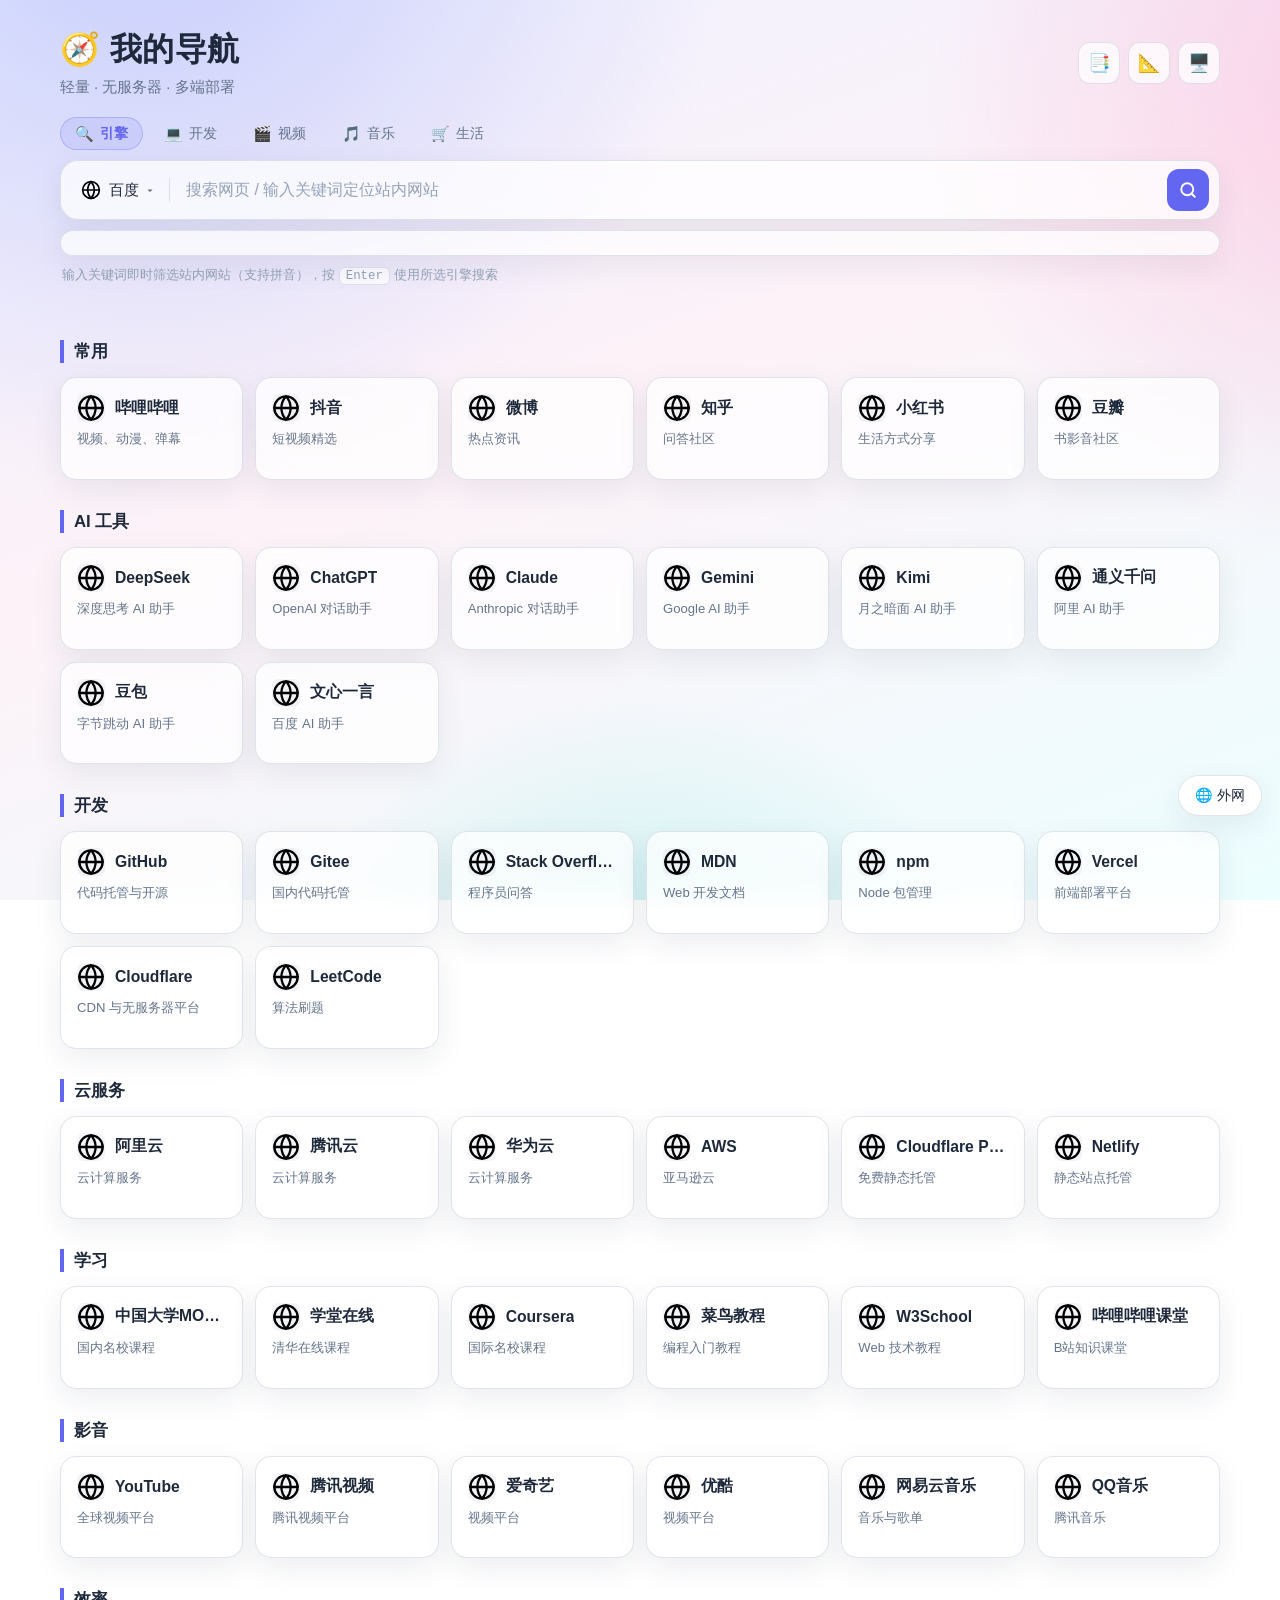
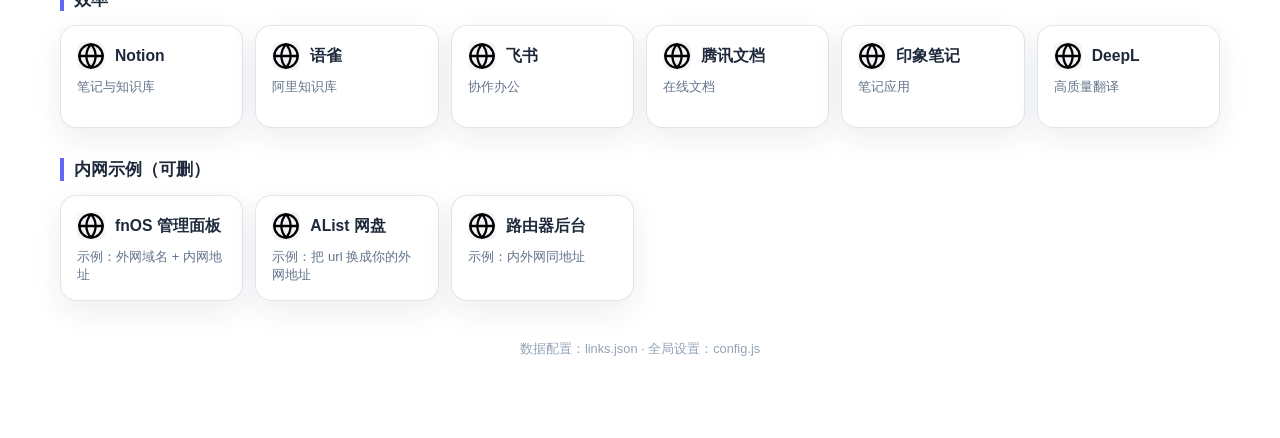
==== index.html @ 495dc472 "feat: 初始版本 - 无服务器个人导航页" ====
<!DOCTYPE html>
<html lang="zh-CN">
<head>
  <meta charset="UTF-8" />
  <meta name="viewport" content="width=device-width, initial-scale=1.0, viewport-fit=cover" />
  <meta name="description" content="轻量、无需服务器、支持多端部署的个人导航页" />
  <meta name="theme-color" content="#0f172a" />
  <title>我的导航</title>
  <link rel="manifest" href="manifest.webmanifest" />
  <link rel="icon" href="data:image/svg+xml,<svg xmlns=%22http://www.w3.org/2000/svg%22 viewBox=%220 0 100 100%22><text y=%22.9em%22 font-size=%2290%22>🧭</text></svg>" />
  <link rel="stylesheet" href="style.css" />
</head>
<body>
  <div id="bgLayer" aria-hidden="true"></div>

  <div class="container">
    <!-- 头部 -->
    <header class="header-area">
      <div class="header-text">
        <h1 id="pageTitle" title="我的导航">🧭 我的导航</h1>
        <p id="pageSubtitle">轻量 · 无服务器 · 多端部署</p>
      </div>
      <div class="header-actions">
        <button class="icon-btn" id="layoutToggleBtn" title="切换：分类瀑布流 / 单页标签" aria-label="切换布局">🗂️</button>
        <button class="icon-btn" id="densityToggleBtn" title="切换卡片密度" aria-label="切换卡片密度">📐</button>
        <button class="icon-btn" id="themeToggleBtn" title="切换主题" aria-label="切换主题">🌙</button>
      </div>
    </header>

    <!-- 搜索区域 -->
    <section class="search-wrapper">
      <div class="search-tabs" id="searchTabs" role="tablist" aria-label="搜索引擎分类"></div>
      <div class="search-box">
        <button class="engine-trigger" id="engineTrigger" aria-label="切换搜索引擎">
          <img id="searchEngineIcon" src="" alt="" />
          <span class="engine-name" id="engineName"></span>
          <span class="engine-arrow" id="engineArrow">▾</span>
        </button>
        <span class="search-divider"></span>
        <input
          type="text"
          id="searchInput"
          placeholder="搜索网页 / 输入关键词定位站内网站"
          autocomplete="off"
          autocapitalize="off"
          spellcheck="false"
        />
        <button class="clear-btn" id="clearBtn" aria-label="清空" hidden>✕</button>
        <button class="search-submit-btn" id="searchSubmitBtn" aria-label="搜索">
          <svg xmlns="http://www.w3.org/2000/svg" width="18" height="18" viewBox="0 0 24 24" fill="none" stroke="currentColor" stroke-width="2.5" stroke-linecap="round" stroke-linejoin="round">
            <circle cx="11" cy="11" r="8"></circle>
            <line x1="21" y1="21" x2="16.65" y2="16.65"></line>
          </svg>
        </button>
      </div>
      <div class="engine-list" id="enginePanel" hidden></div>
      <p class="search-hint" id="searchHint">输入关键词即时筛选站内网站（支持拼音），按 <kbd>Enter</kbd> 使用所选引擎搜索</p>
    </section>

    <!-- 分类标签（单页模式） -->
    <nav class="category-tabs-row" id="categoryTabsRow" hidden></nav>

    <!-- 站点内容 -->
    <main id="main-content"></main>

    <footer class="footer">
      <span id="footerText">数据配置：links.json · 全局设置：config.js</span>
    </footer>
  </div>

  <!-- 浮动按钮 -->
  <button class="float-btn net-toggle-btn" id="netToggleBtn" title="切换内外网" hidden>🌐 外网</button>
  <button class="float-btn back-top-btn" id="backTopBtn" title="回到顶部" hidden>↑</button>

  <script src="pinyin-pro.min.js"></script>
  <script src="config.js"></script>
  <script src="main.js"></script>
</body>
</html>
---- style.css ----
/* =========================================================
 *  导航页样式（纯 CSS，无框架）
 *  主题变量通过 html[data-theme] 切换
 * ========================================================= */

:root {
  --bg-0: #eef2ff;
  --bg-1: #fdf2f8;
  --bg-2: #ecfeff;
  --surface: rgba(255, 255, 255, 0.72);
  --surface-solid: #ffffff;
  --surface-hover: rgba(255, 255, 255, 0.92);
  --text: #1e293b;
  --text-secondary: #64748b;
  --text-faint: #94a3b8;
  --border: rgba(148, 163, 184, 0.28);
  --shadow: 0 10px 30px rgba(30, 41, 59, 0.08);
  --shadow-hover: 0 18px 40px rgba(30, 41, 59, 0.16);
  --accent: #6366f1;
  --accent-soft: rgba(99, 102, 241, 0.12);
  --danger: #ef4444;
  --radius: 16px;
  --radius-sm: 10px;
  --max-w: 1200px;
}

html[data-theme="dark"] {
  --bg-0: #0b1020;
  --bg-1: #131a30;
  --bg-2: #0a1a20;
  --surface: rgba(23, 30, 54, 0.66);
  --surface-solid: #161d33;
  --surface-hover: rgba(32, 41, 70, 0.9);
  --text: #e2e8f0;
  --text-secondary: #94a3b8;
  --text-faint: #64748b;
  --border: rgba(148, 163, 184, 0.18);
  --shadow: 0 10px 30px rgba(0, 0, 0, 0.35);
  --shadow-hover: 0 18px 40px rgba(0, 0, 0, 0.5);
  --accent: #818cf8;
  --accent-soft: rgba(129, 140, 248, 0.16);
}

* { box-sizing: border-box; }
html { -webkit-text-size-adjust: 100%; }
body {
  margin: 0;
  min-height: 100vh;
  font-family: -apple-system, BlinkMacSystemFont, "Segoe UI", "PingFang SC",
    "Hiragino Sans GB", "Microsoft YaHei", "Noto Sans CJK SC", sans-serif;
  color: var(--text);
  background: linear-gradient(160deg, var(--bg-0), var(--bg-1) 45%, var(--bg-2));
  background-attachment: fixed;
  transition: color 0.25s ease;
}

/* ---------- 背景层 ---------- */
#bgLayer {
  position: fixed;
  inset: 0;
  z-index: -1;
  background-size: cover;
  background-position: center;
  opacity: 0.35;
  transition: opacity 0.4s ease;
}
#bgLayer.gradient {
  background-image:
    radial-gradient(60rem 60rem at 12% -10%, rgba(129, 140, 248, 0.35), transparent 60%),
    radial-gradient(50rem 50rem at 110% 10%, rgba(244, 114, 182, 0.28), transparent 60%),
    radial-gradient(40rem 40rem at 50% 120%, rgba(45, 212, 191, 0.25), transparent 60%);
  opacity: 1;
}
html[data-theme="dark"] #bgLayer.gradient {
  background-image:
    radial-gradient(60rem 60rem at 12% -10%, rgba(99, 102, 241, 0.28), transparent 60%),
    radial-gradient(50rem 50rem at 110% 10%, rgba(190, 24, 93, 0.22), transparent 60%),
    radial-gradient(40rem 40rem at 50% 120%, rgba(13, 148, 136, 0.2), transparent 60%);
}

/* ---------- 布局容器 ---------- */
.container {
  max-width: var(--max-w);
  margin: 0 auto;
  padding: 28px 20px 80px;
}

/* ---------- 头部 ---------- */
.header-area {
  display: flex;
  align-items: center;
  justify-content: space-between;
  gap: 16px;
  flex-wrap: wrap;
  margin-bottom: 20px;
}
.header-text h1 {
  margin: 0;
  font-size: clamp(1.4rem, 4vw, 2rem);
  letter-spacing: 0.5px;
}
.header-text p {
  margin: 6px 0 0;
  color: var(--text-secondary);
  font-size: 0.92rem;
}
.header-actions {
  display: flex;
  gap: 8px;
}
.icon-btn {
  width: 42px;
  height: 42px;
  border: 1px solid var(--border);
  border-radius: 12px;
  background: var(--surface);
  color: var(--text);
  font-size: 18px;
  cursor: pointer;
  display: inline-flex;
  align-items: center;
  justify-content: center;
  backdrop-filter: blur(12px);
  -webkit-backdrop-filter: blur(12px);
  transition: transform 0.15s ease, background 0.2s ease, box-shadow 0.2s ease;
}
.icon-btn:hover {
  background: var(--surface-hover);
  transform: translateY(-2px);
  box-shadow: var(--shadow);
}

/* ---------- 搜索区域 ---------- */
.search-wrapper { position: relative; margin-bottom: 26px; }
.search-tabs {
  display: flex;
  gap: 6px;
  flex-wrap: wrap;
  margin-bottom: 10px;
}
.search-tab {
  border: 1px solid transparent;
  border-radius: 999px;
  padding: 6px 14px;
  font-size: 0.9rem;
  cursor: pointer;
  background: transparent;
  color: var(--text-secondary);
  display: inline-flex;
  align-items: center;
  gap: 6px;
  transition: all 0.18s ease;
}
.search-tab:hover { color: var(--text); background: var(--accent-soft); }
.search-tab.active {
  color: var(--accent);
  background: var(--accent-soft);
  border-color: rgba(99, 102, 241, 0.3);
  font-weight: 600;
}
.tab-icon { font-size: 15px; }

.search-box {
  display: flex;
  align-items: center;
  background: var(--surface);
  border: 1px solid var(--border);
  border-radius: 18px;
  padding: 8px 10px;
  box-shadow: var(--shadow);
  backdrop-filter: blur(16px);
  -webkit-backdrop-filter: blur(16px);
  transition: box-shadow 0.2s ease, border-color 0.2s ease;
}
.search-box:focus-within {
  border-color: var(--accent);
  box-shadow: 0 0 0 4px var(--accent-soft), var(--shadow);
}
.engine-trigger {
  display: inline-flex;
  align-items: center;
  gap: 8px;
  border: none;
  background: transparent;
  color: var(--text);
  cursor: pointer;
  padding: 6px 10px;
  border-radius: 12px;
  font-size: 0.95rem;
  flex-shrink: 0;
}
.engine-trigger:hover { background: var(--accent-soft); }
.engine-trigger img {
  width: 20px;
  height: 20px;
  border-radius: 4px;
}
.engine-arrow {
  font-size: 12px;
  color: var(--text-secondary);
  transition: transform 0.2s ease;
}
.search-divider {
  width: 1px;
  height: 24px;
  background: var(--border);
  margin: 0 6px;
  flex-shrink: 0;
}
#searchInput {
  flex: 1;
  min-width: 0;
  border: none;
  outline: none;
  background: transparent;
  color: var(--text);
  font-size: 1rem;
  padding: 8px 10px;
}
#searchInput::placeholder { color: var(--text-faint); }
.clear-btn {
  border: none;
  background: var(--accent-soft);
  color: var(--text-secondary);
  width: 30px;
  height: 30px;
  border-radius: 50%;
  cursor: pointer;
  flex-shrink: 0;
  font-size: 13px;
}
.clear-btn:hover { color: var(--text); background: var(--border); }
.search-submit-btn {
  border: none;
  background: var(--accent);
  color: #fff;
  width: 42px;
  height: 42px;
  border-radius: 12px;
  cursor: pointer;
  flex-shrink: 0;
  display: inline-flex;
  align-items: center;
  justify-content: center;
  margin-left: 6px;
  transition: filter 0.15s ease, transform 0.15s ease;
}
.search-submit-btn:hover { filter: brightness(1.08); transform: translateY(-1px); }

/* 内联引擎面板 */
.engine-list {
  display: flex;
  flex-wrap: wrap;
  gap: 8px;
  margin-top: 10px;
  padding: 12px;
  background: var(--surface);
  border: 1px solid var(--border);
  border-radius: 14px;
  box-shadow: var(--shadow);
  backdrop-filter: blur(16px);
  -webkit-backdrop-filter: blur(16px);
}
.engine-btn {
  display: inline-flex;
  align-items: center;
  gap: 8px;
  padding: 8px 14px;
  border-radius: 10px;
  border: 1px solid var(--border);
  background: var(--surface-solid);
  color: var(--text);
  cursor: pointer;
  font-size: 0.9rem;
  transition: all 0.15s ease;
}
.engine-btn:hover { border-color: var(--accent); background: var(--surface-hover); }
.engine-btn.active {
  border-color: var(--accent);
  background: var(--accent-soft);
  color: var(--accent);
  font-weight: 600;
}
.engine-btn img { width: 18px; height: 18px; border-radius: 4px; }

.search-hint {
  margin: 10px 2px 0;
  color: var(--text-faint);
  font-size: 0.82rem;
}
.search-hint kbd {
  padding: 1px 6px;
  border: 1px solid var(--border);
  border-radius: 6px;
  background: var(--surface);
  font-size: 0.78rem;
}

/* ---------- 分类标签行（单页模式） ---------- */
.category-tabs-row {
  display: flex;
  gap: 8px;
  overflow-x: auto;
  padding: 4px 2px 12px;
  margin-bottom: 14px;
  scrollbar-width: thin;
}
.category-tab-item {
  flex-shrink: 0;
  border: 1px solid var(--border);
  border-radius: 999px;
  padding: 8px 18px;
  background: var(--surface);
  color: var(--text-secondary);
  cursor: pointer;
  font-size: 0.9rem;
  transition: all 0.15s ease;
}
.category-tab-item:hover { color: var(--text); background: var(--surface-hover); }
.category-tab-item.active {
  background: var(--accent);
  border-color: var(--accent);
  color: #fff;
  font-weight: 600;
}

/* ---------- 站点分区 ---------- */
.section { margin-bottom: 30px; }
.section-title {
  margin: 0 0 14px;
  font-size: 1.05rem;
  font-weight: 700;
  color: var(--text);
  padding-left: 10px;
  border-left: 4px solid var(--accent);
  display: flex;
  align-items: center;
  gap: 8px;
}
.link-container {
  display: grid;
  grid-template-columns: repeat(auto-fill, minmax(170px, 1fr));
  gap: 12px;
}

.card {
  position: relative;
  display: flex;
  flex-direction: column;
  padding: 16px;
  border-radius: var(--radius);
  border: 1px solid var(--border);
  background: var(--surface);
  text-decoration: none;
  color: var(--text);
  backdrop-filter: blur(12px);
  -webkit-backdrop-filter: blur(12px);
  box-shadow: var(--shadow);
  transition: transform 0.18s ease, box-shadow 0.18s ease, border-color 0.18s ease;
  overflow: hidden;
}
.card:hover {
  transform: translateY(-4px);
  border-color: rgba(99, 102, 241, 0.45);
  background: var(--surface-hover);
  box-shadow: var(--shadow-hover);
}
.card-top {
  display: flex;
  align-items: center;
  gap: 10px;
  min-width: 0;
}
.favicon {
  width: 28px;
  height: 28px;
  border-radius: 7px;
  flex-shrink: 0;
  background: rgba(148, 163, 184, 0.12);
  object-fit: contain;
}
.card .title {
  font-size: 0.98rem;
  font-weight: 600;
  white-space: nowrap;
  overflow: hidden;
  text-overflow: ellipsis;
}
.card .desc {
  margin-top: 8px;
  font-size: 0.82rem;
  color: var(--text-secondary);
  display: -webkit-box;
  -webkit-line-clamp: 2;
  -webkit-box-orient: vertical;
  overflow: hidden;
  min-height: 2.5em;
}
.info-popup {
  position: absolute;
  left: 12px;
  bottom: 12px;
  max-width: calc(100% - 24px);
  padding: 4px 10px;
  border-radius: 8px;
  background: rgba(15, 23, 42, 0.82);
  color: #e2e8f0;
  font-size: 0.72rem;
  white-space: nowrap;
  overflow: hidden;
  text-overflow: ellipsis;
  opacity: 0;
  pointer-events: none;
  transform: translateY(4px);
  transition: opacity 0.18s ease, transform 0.18s ease;
}
.card:hover .info-popup { opacity: 1; transform: translateY(0); }

/* 紧凑密度 */
body.density-compact .link-container {
  grid-template-columns: repeat(auto-fill, minmax(140px, 1fr));
  gap: 8px;
}
body.density-compact .card { padding: 10px 12px; border-radius: 12px; }
body.density-compact .card .desc { display: none; }
body.density-compact .favicon { width: 22px; height: 22px; }
body.density-compact .card .title { font-size: 0.88rem; }

/* 隐藏状态 */
.card.hidden { display: none; }
.section-hidden { display: none; }
.cat-hidden { display: none; }

.no-result {
  text-align: center;
  padding: 48px 16px;
  color: var(--text-secondary);
  font-size: 0.95rem;
}

/* ---------- 页脚 ---------- */
.footer {
  margin-top: 40px;
  text-align: center;
  color: var(--text-faint);
  font-size: 0.8rem;
}

/* ---------- 浮动按钮 ---------- */
.float-btn {
  position: fixed;
  right: 18px;
  z-index: 50;
  border: 1px solid var(--border);
  border-radius: 999px;
  padding: 10px 16px;
  background: var(--surface-solid);
  color: var(--text);
  cursor: pointer;
  box-shadow: var(--shadow);
  backdrop-filter: blur(12px);
  -webkit-backdrop-filter: blur(12px);
  font-size: 0.88rem;
  transition: transform 0.15s ease, background 0.2s ease;
}
.float-btn:hover { transform: translateY(-2px); background: var(--surface-hover); }
.net-toggle-btn { bottom: 84px; }
.net-toggle-btn.active { color: var(--accent); border-color: var(--accent); }
.back-top-btn { bottom: 28px; width: 44px; padding: 10px 0; font-size: 16px; }

/* ---------- 响应式 ---------- */
@media (max-width: 640px) {
  .container { padding: 18px 12px 72px; }
  .header-actions { margin-left: auto; }
  .engine-trigger .engine-name { max-width: 72px; overflow: hidden; text-overflow: ellipsis; white-space: nowrap; }
  .search-box { border-radius: 14px; padding: 6px 8px; }
  .link-container { grid-template-columns: repeat(auto-fill, minmax(150px, 1fr)); gap: 10px; }
  .float-btn { right: 12px; }
}
@media (max-width: 380px) {
  .link-container { grid-template-columns: repeat(auto-fill, minmax(130px, 1fr)); }
}

/* 滚动条 */
::-webkit-scrollbar { width: 8px; height: 8px; }
::-webkit-scrollbar-thumb { background: var(--border); border-radius: 8px; }
::-webkit-scrollbar-track { background: transparent; }
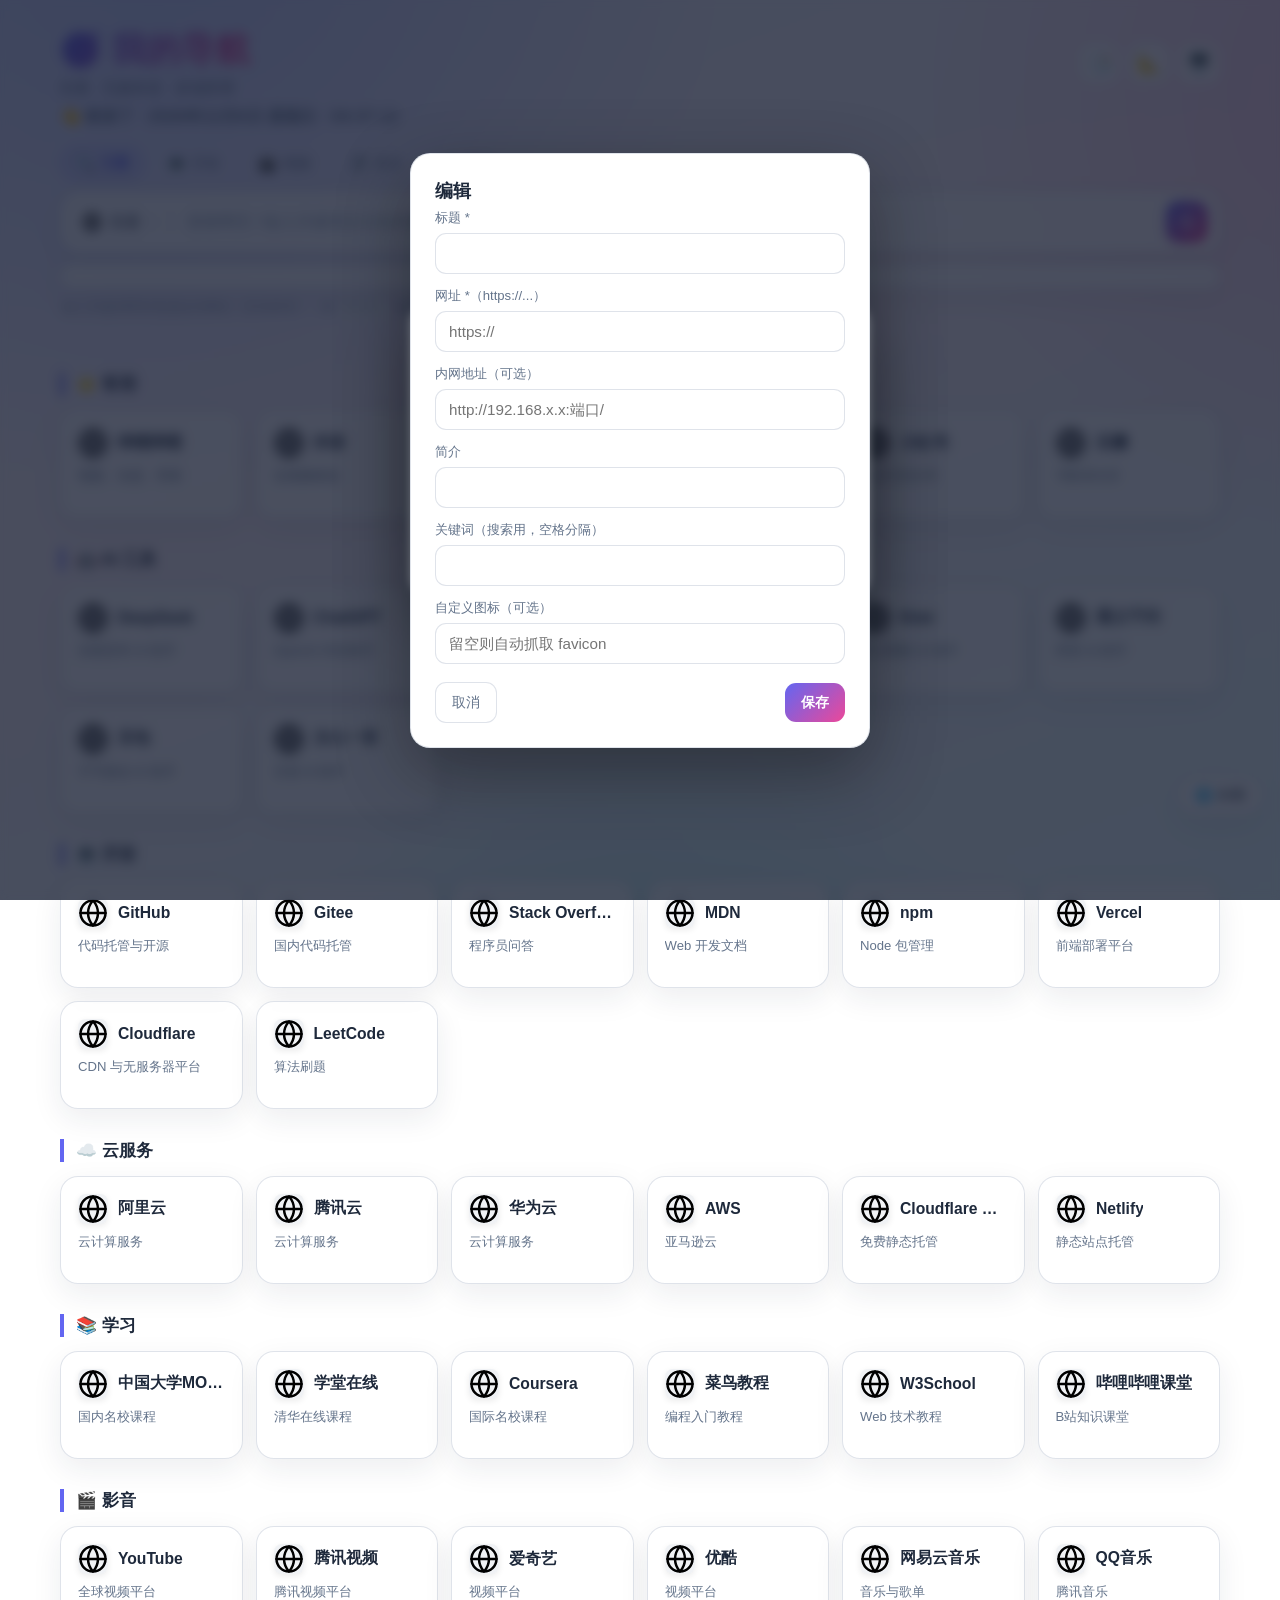
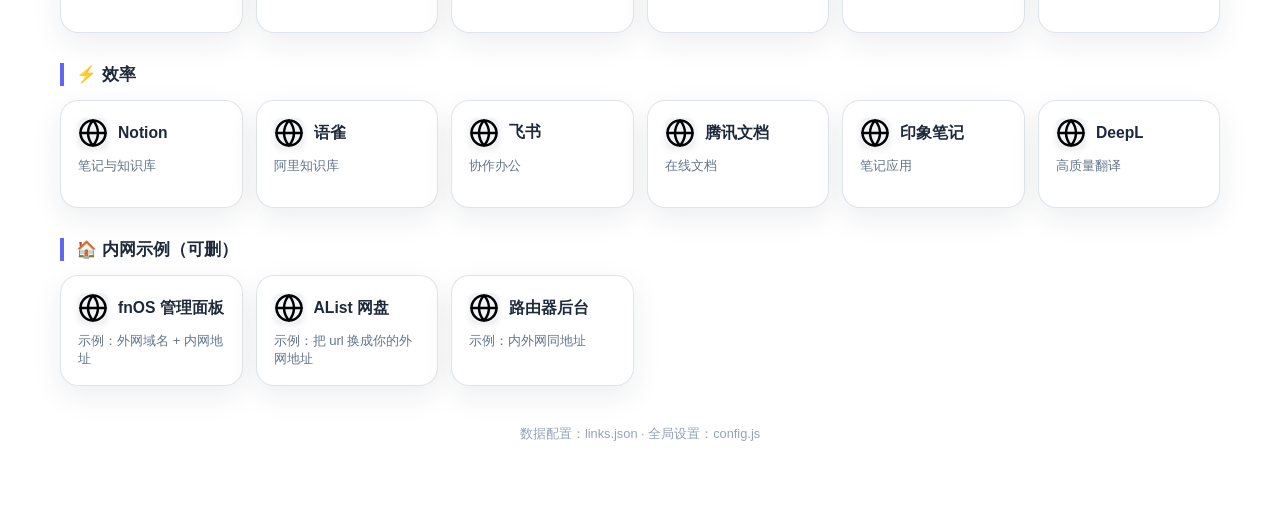
==== commit 467215a7: "feat: 美化 UI、新增账号体系与前台管理、可选 D1 后端" ====
--- a/index.html
+++ b/index.html
@@ -26,6 +26,9 @@
         <button class="icon-btn" id="themeToggleBtn" title="切换主题" aria-label="切换主题">🌙</button>
       </div>
     </header>
+
+    <!-- 问候语 / 时钟 -->
+    <div class="greeting" id="greeting"></div>
 
     <!-- 搜索区域 -->
     <section class="search-wrapper">
@@ -68,12 +71,75 @@
     </footer>
   </div>
 
+  <!-- 前台管理：登录/注册弹窗 -->
+  <div id="authMask" class="modal-mask" hidden>
+    <div class="modal">
+      <h3 id="authTitle">🔐 登录</h3>
+      <p class="modal-sub" id="authDesc"></p>
+      <div id="authAlert"></div>
+      <div class="field">
+        <label>用户名</label>
+        <input id="authUsername" autocomplete="username" />
+      </div>
+      <div class="field">
+        <label>密码（至少 6 位）</label>
+        <input id="authPassword" type="password" autocomplete="current-password" />
+      </div>
+      <div class="field" id="authConfirmField" hidden>
+        <label>确认密码</label>
+        <input id="authConfirm" type="password" autocomplete="new-password" />
+      </div>
+      <div class="modal-actions">
+        <button id="authSwitchBtn" type="button">没有账号？去注册</button>
+        <button class="primary-btn" id="authSubmitBtn" type="button">登录</button>
+      </div>
+    </div>
+  </div>
+
+  <!-- 前台管理：站点/分类编辑弹窗 -->
+  <div id="editMask" class="modal-mask" hidden>
+    <div class="modal">
+      <h3 id="editTitle">编辑</h3>
+      <div class="field">
+        <label>标题 *</label>
+        <input id="e_title" />
+      </div>
+      <div class="field">
+        <label>网址 *（https://...）</label>
+        <input id="e_url" placeholder="https://" />
+      </div>
+      <div class="field">
+        <label>内网地址（可选）</label>
+        <input id="e_intranet" placeholder="http://192.168.x.x:端口/" />
+      </div>
+      <div class="field">
+        <label>简介</label>
+        <input id="e_desc" />
+      </div>
+      <div class="field">
+        <label>关键词（搜索用，空格分隔）</label>
+        <input id="e_keywords" />
+      </div>
+      <div class="field">
+        <label>自定义图标（可选）</label>
+        <input id="e_icon" placeholder="留空则自动抓取 favicon" />
+      </div>
+      <div class="modal-actions">
+        <button id="editCancelBtn" type="button">取消</button>
+        <button class="primary-btn" id="editSaveBtn" type="button">保存</button>
+      </div>
+    </div>
+  </div>
+
   <!-- 浮动按钮 -->
+  <button class="float-btn login-btn" id="loginBtn" hidden>🔐 登录</button>
+  <button class="float-btn edit-btn" id="editBtn" hidden>✏️ 编辑</button>
   <button class="float-btn net-toggle-btn" id="netToggleBtn" title="切换内外网" hidden>🌐 外网</button>
   <button class="float-btn back-top-btn" id="backTopBtn" title="回到顶部" hidden>↑</button>
 
   <script src="pinyin-pro.min.js"></script>
   <script src="config.js"></script>
+  <script src="nav-admin.js"></script>
   <script src="main.js"></script>
 </body>
 </html>
--- a/style.css
+++ b/style.css
@@ -9,17 +9,18 @@
   --bg-2: #ecfeff;
   --surface: rgba(255, 255, 255, 0.72);
   --surface-solid: #ffffff;
-  --surface-hover: rgba(255, 255, 255, 0.92);
+  --surface-hover: rgba(255, 255, 255, 0.94);
   --text: #1e293b;
   --text-secondary: #64748b;
   --text-faint: #94a3b8;
-  --border: rgba(148, 163, 184, 0.28);
+  --border: rgba(148, 163, 184, 0.3);
   --shadow: 0 10px 30px rgba(30, 41, 59, 0.08);
-  --shadow-hover: 0 18px 40px rgba(30, 41, 59, 0.16);
+  --shadow-hover: 0 22px 44px rgba(79, 70, 229, 0.18);
   --accent: #6366f1;
+  --accent-2: #ec4899;
   --accent-soft: rgba(99, 102, 241, 0.12);
   --danger: #ef4444;
-  --radius: 16px;
+  --radius: 18px;
   --radius-sm: 10px;
   --max-w: 1200px;
 }
@@ -30,19 +31,20 @@
   --bg-2: #0a1a20;
   --surface: rgba(23, 30, 54, 0.66);
   --surface-solid: #161d33;
-  --surface-hover: rgba(32, 41, 70, 0.9);
+  --surface-hover: rgba(32, 41, 70, 0.92);
   --text: #e2e8f0;
   --text-secondary: #94a3b8;
   --text-faint: #64748b;
   --border: rgba(148, 163, 184, 0.18);
   --shadow: 0 10px 30px rgba(0, 0, 0, 0.35);
-  --shadow-hover: 0 18px 40px rgba(0, 0, 0, 0.5);
+  --shadow-hover: 0 22px 48px rgba(99, 102, 241, 0.25);
   --accent: #818cf8;
+  --accent-2: #f472b6;
   --accent-soft: rgba(129, 140, 248, 0.16);
 }
 
 * { box-sizing: border-box; }
-html { -webkit-text-size-adjust: 100%; }
+html { -webkit-text-size-adjust: 100%; scroll-behavior: smooth; }
 body {
   margin: 0;
   min-height: 100vh;
@@ -53,6 +55,7 @@
   background-attachment: fixed;
   transition: color 0.25s ease;
 }
+::selection { background: rgba(99, 102, 241, 0.25); }
 
 /* ---------- 背景层 ---------- */
 #bgLayer {
@@ -66,15 +69,15 @@
 }
 #bgLayer.gradient {
   background-image:
-    radial-gradient(60rem 60rem at 12% -10%, rgba(129, 140, 248, 0.35), transparent 60%),
-    radial-gradient(50rem 50rem at 110% 10%, rgba(244, 114, 182, 0.28), transparent 60%),
-    radial-gradient(40rem 40rem at 50% 120%, rgba(45, 212, 191, 0.25), transparent 60%);
+    radial-gradient(60rem 60rem at 12% -10%, rgba(129, 140, 248, 0.38), transparent 60%),
+    radial-gradient(50rem 50rem at 110% 10%, rgba(244, 114, 182, 0.3), transparent 60%),
+    radial-gradient(40rem 40rem at 50% 120%, rgba(45, 212, 191, 0.26), transparent 60%);
   opacity: 1;
 }
 html[data-theme="dark"] #bgLayer.gradient {
   background-image:
-    radial-gradient(60rem 60rem at 12% -10%, rgba(99, 102, 241, 0.28), transparent 60%),
-    radial-gradient(50rem 50rem at 110% 10%, rgba(190, 24, 93, 0.22), transparent 60%),
+    radial-gradient(60rem 60rem at 12% -10%, rgba(99, 102, 241, 0.3), transparent 60%),
+    radial-gradient(50rem 50rem at 110% 10%, rgba(190, 24, 93, 0.24), transparent 60%),
     radial-gradient(40rem 40rem at 50% 120%, rgba(13, 148, 136, 0.2), transparent 60%);
 }
 
@@ -92,27 +95,28 @@
   justify-content: space-between;
   gap: 16px;
   flex-wrap: wrap;
-  margin-bottom: 20px;
+  margin-bottom: 8px;
 }
 .header-text h1 {
   margin: 0;
-  font-size: clamp(1.4rem, 4vw, 2rem);
+  font-size: clamp(1.45rem, 4vw, 2.1rem);
   letter-spacing: 0.5px;
+  background: linear-gradient(120deg, var(--accent), var(--accent-2));
+  -webkit-background-clip: text;
+  background-clip: text;
+  color: transparent;
 }
 .header-text p {
   margin: 6px 0 0;
   color: var(--text-secondary);
   font-size: 0.92rem;
 }
-.header-actions {
-  display: flex;
-  gap: 8px;
-}
+.header-actions { display: flex; gap: 8px; }
 .icon-btn {
   width: 42px;
   height: 42px;
   border: 1px solid var(--border);
-  border-radius: 12px;
+  border-radius: 13px;
   background: var(--surface);
   color: var(--text);
   font-size: 18px;
@@ -120,8 +124,8 @@
   display: inline-flex;
   align-items: center;
   justify-content: center;
-  backdrop-filter: blur(12px);
-  -webkit-backdrop-filter: blur(12px);
+  backdrop-filter: blur(14px);
+  -webkit-backdrop-filter: blur(14px);
   transition: transform 0.15s ease, background 0.2s ease, box-shadow 0.2s ease;
 }
 .icon-btn:hover {
@@ -130,6 +134,16 @@
   box-shadow: var(--shadow);
 }
 
+/* ---------- 问候语 ---------- */
+.greeting {
+  margin: 4px 0 18px;
+  font-size: 1.02rem;
+  font-weight: 600;
+  color: var(--text-secondary);
+  letter-spacing: 0.3px;
+  animation: fadeUp 0.6s both;
+}
+
 /* ---------- 搜索区域 ---------- */
 .search-wrapper { position: relative; margin-bottom: 26px; }
 .search-tabs {
@@ -141,7 +155,7 @@
 .search-tab {
   border: 1px solid transparent;
   border-radius: 999px;
-  padding: 6px 14px;
+  padding: 7px 15px;
   font-size: 0.9rem;
   cursor: pointer;
   background: transparent;
@@ -155,7 +169,7 @@
 .search-tab.active {
   color: var(--accent);
   background: var(--accent-soft);
-  border-color: rgba(99, 102, 241, 0.3);
+  border-color: rgba(99, 102, 241, 0.32);
   font-weight: 600;
 }
 .tab-icon { font-size: 15px; }
@@ -165,16 +179,17 @@
   align-items: center;
   background: var(--surface);
   border: 1px solid var(--border);
-  border-radius: 18px;
-  padding: 8px 10px;
+  border-radius: 20px;
+  padding: 9px 11px;
   box-shadow: var(--shadow);
-  backdrop-filter: blur(16px);
-  -webkit-backdrop-filter: blur(16px);
-  transition: box-shadow 0.2s ease, border-color 0.2s ease;
+  backdrop-filter: blur(18px);
+  -webkit-backdrop-filter: blur(18px);
+  transition: box-shadow 0.2s ease, border-color 0.2s ease, transform 0.2s ease;
 }
 .search-box:focus-within {
   border-color: var(--accent);
-  box-shadow: 0 0 0 4px var(--accent-soft), var(--shadow);
+  box-shadow: 0 0 0 5px var(--accent-soft), var(--shadow);
+  transform: translateY(-1px);
 }
 .engine-trigger {
   display: inline-flex;
@@ -193,7 +208,7 @@
 .engine-trigger img {
   width: 20px;
   height: 20px;
-  border-radius: 4px;
+  border-radius: 5px;
 }
 .engine-arrow {
   font-size: 12px;
@@ -232,20 +247,24 @@
 .clear-btn:hover { color: var(--text); background: var(--border); }
 .search-submit-btn {
   border: none;
-  background: var(--accent);
+  background: linear-gradient(135deg, var(--accent), var(--accent-2));
   color: #fff;
   width: 42px;
   height: 42px;
-  border-radius: 12px;
+  border-radius: 13px;
   cursor: pointer;
   flex-shrink: 0;
   display: inline-flex;
   align-items: center;
   justify-content: center;
   margin-left: 6px;
-  transition: filter 0.15s ease, transform 0.15s ease;
-}
-.search-submit-btn:hover { filter: brightness(1.08); transform: translateY(-1px); }
+  transition: filter 0.15s ease, transform 0.15s ease, box-shadow 0.2s ease;
+}
+.search-submit-btn:hover {
+  filter: brightness(1.08);
+  transform: translateY(-1px);
+  box-shadow: 0 8px 18px rgba(99, 102, 241, 0.35);
+}
 
 /* 内联引擎面板 */
 .engine-list {
@@ -256,17 +275,18 @@
   padding: 12px;
   background: var(--surface);
   border: 1px solid var(--border);
-  border-radius: 14px;
+  border-radius: 16px;
   box-shadow: var(--shadow);
-  backdrop-filter: blur(16px);
-  -webkit-backdrop-filter: blur(16px);
+  backdrop-filter: blur(18px);
+  -webkit-backdrop-filter: blur(18px);
+  animation: fadeUp 0.25s both;
 }
 .engine-btn {
   display: inline-flex;
   align-items: center;
   gap: 8px;
   padding: 8px 14px;
-  border-radius: 10px;
+  border-radius: 11px;
   border: 1px solid var(--border);
   background: var(--surface-solid);
   color: var(--text);
@@ -274,7 +294,7 @@
   font-size: 0.9rem;
   transition: all 0.15s ease;
 }
-.engine-btn:hover { border-color: var(--accent); background: var(--surface-hover); }
+.engine-btn:hover { border-color: var(--accent); background: var(--surface-hover); transform: translateY(-1px); }
 .engine-btn.active {
   border-color: var(--accent);
   background: var(--accent-soft);
@@ -316,55 +336,90 @@
   font-size: 0.9rem;
   transition: all 0.15s ease;
 }
-.category-tab-item:hover { color: var(--text); background: var(--surface-hover); }
+.category-tab-item:hover { color: var(--text); background: var(--surface-hover); transform: translateY(-1px); }
 .category-tab-item.active {
-  background: var(--accent);
-  border-color: var(--accent);
+  background: linear-gradient(135deg, var(--accent), var(--accent-2));
+  border-color: transparent;
   color: #fff;
   font-weight: 600;
+  box-shadow: 0 8px 18px rgba(99, 102, 241, 0.3);
 }
 
 /* ---------- 站点分区 ---------- */
-.section { margin-bottom: 30px; }
+.section { margin-bottom: 30px; animation: fadeUp 0.5s both; }
 .section-title {
   margin: 0 0 14px;
   font-size: 1.05rem;
   font-weight: 700;
   color: var(--text);
-  padding-left: 10px;
+  padding-left: 12px;
   border-left: 4px solid var(--accent);
   display: flex;
   align-items: center;
-  gap: 8px;
-}
+  gap: 10px;
+}
+.section-ops {
+  margin-left: auto;
+  display: inline-flex;
+  gap: 6px;
+}
+.mini-btn {
+  border: 1px solid var(--border);
+  background: var(--surface);
+  color: var(--text-secondary);
+  border-radius: 8px;
+  padding: 4px 9px;
+  font-size: 0.75rem;
+  cursor: pointer;
+  transition: all 0.15s ease;
+}
+.mini-btn:hover { color: var(--accent); border-color: var(--accent); }
+.mini-btn.danger:hover { color: var(--danger); border-color: var(--danger); }
+
 .link-container {
   display: grid;
-  grid-template-columns: repeat(auto-fill, minmax(170px, 1fr));
-  gap: 12px;
+  grid-template-columns: repeat(auto-fill, minmax(175px, 1fr));
+  gap: 13px;
 }
 
 .card {
   position: relative;
   display: flex;
   flex-direction: column;
-  padding: 16px;
+  padding: 17px;
   border-radius: var(--radius);
   border: 1px solid var(--border);
   background: var(--surface);
   text-decoration: none;
   color: var(--text);
-  backdrop-filter: blur(12px);
-  -webkit-backdrop-filter: blur(12px);
+  backdrop-filter: blur(14px);
+  -webkit-backdrop-filter: blur(14px);
   box-shadow: var(--shadow);
   transition: transform 0.18s ease, box-shadow 0.18s ease, border-color 0.18s ease;
   overflow: hidden;
+  animation: fadeUp 0.5s both;
+}
+.card::before {
+  content: "";
+  position: absolute;
+  inset: 0;
+  border-radius: inherit;
+  padding: 1px;
+  background: linear-gradient(135deg, rgba(99, 102, 241, 0.5), rgba(236, 72, 153, 0.4));
+  -webkit-mask: linear-gradient(#fff 0 0) content-box, linear-gradient(#fff 0 0);
+  -webkit-mask-composite: xor;
+  mask-composite: exclude;
+  opacity: 0;
+  transition: opacity 0.2s ease;
+  pointer-events: none;
 }
 .card:hover {
-  transform: translateY(-4px);
-  border-color: rgba(99, 102, 241, 0.45);
+  transform: translateY(-5px);
+  border-color: transparent;
   background: var(--surface-hover);
   box-shadow: var(--shadow-hover);
 }
+.card:hover::before { opacity: 1; }
 .card-top {
   display: flex;
   align-items: center;
@@ -372,12 +427,13 @@
   min-width: 0;
 }
 .favicon {
-  width: 28px;
-  height: 28px;
-  border-radius: 7px;
+  width: 30px;
+  height: 30px;
+  border-radius: 8px;
   flex-shrink: 0;
-  background: rgba(148, 163, 184, 0.12);
+  background: rgba(148, 163, 184, 0.14);
   object-fit: contain;
+  box-shadow: 0 2px 6px rgba(0, 0, 0, 0.08);
 }
 .card .title {
   font-size: 0.98rem;
@@ -387,7 +443,7 @@
   text-overflow: ellipsis;
 }
 .card .desc {
-  margin-top: 8px;
+  margin-top: 9px;
   font-size: 0.82rem;
   color: var(--text-secondary);
   display: -webkit-box;
@@ -403,7 +459,7 @@
   max-width: calc(100% - 24px);
   padding: 4px 10px;
   border-radius: 8px;
-  background: rgba(15, 23, 42, 0.82);
+  background: rgba(15, 23, 42, 0.84);
   color: #e2e8f0;
   font-size: 0.72rem;
   white-space: nowrap;
@@ -416,12 +472,42 @@
 }
 .card:hover .info-popup { opacity: 1; transform: translateY(0); }
 
+/* 前台管理：卡片操作按钮 */
+.card-ops {
+  position: absolute;
+  top: 8px;
+  right: 8px;
+  display: flex;
+  gap: 5px;
+  opacity: 0;
+  transform: translateY(-3px);
+  transition: opacity 0.15s ease, transform 0.15s ease;
+  z-index: 3;
+}
+.card:hover .card-ops { opacity: 1; transform: translateY(0); }
+.card-op {
+  width: 26px;
+  height: 26px;
+  border: 1px solid var(--border);
+  border-radius: 8px;
+  background: var(--surface-solid);
+  color: var(--text-secondary);
+  cursor: pointer;
+  font-size: 12px;
+  display: inline-flex;
+  align-items: center;
+  justify-content: center;
+  transition: all 0.15s ease;
+}
+.card-op:hover { color: var(--accent); border-color: var(--accent); }
+.card-op.danger:hover { color: var(--danger); border-color: var(--danger); }
+
 /* 紧凑密度 */
 body.density-compact .link-container {
-  grid-template-columns: repeat(auto-fill, minmax(140px, 1fr));
-  gap: 8px;
-}
-body.density-compact .card { padding: 10px 12px; border-radius: 12px; }
+  grid-template-columns: repeat(auto-fill, minmax(145px, 1fr));
+  gap: 9px;
+}
+body.density-compact .card { padding: 11px 13px; border-radius: 13px; }
 body.density-compact .card .desc { display: none; }
 body.density-compact .favicon { width: 22px; height: 22px; }
 body.density-compact .card .title { font-size: 0.88rem; }
@@ -458,27 +544,146 @@
   color: var(--text);
   cursor: pointer;
   box-shadow: var(--shadow);
-  backdrop-filter: blur(12px);
-  -webkit-backdrop-filter: blur(12px);
+  backdrop-filter: blur(14px);
+  -webkit-backdrop-filter: blur(14px);
   font-size: 0.88rem;
-  transition: transform 0.15s ease, background 0.2s ease;
+  transition: transform 0.15s ease, background 0.2s ease, border-color 0.2s ease;
 }
 .float-btn:hover { transform: translateY(-2px); background: var(--surface-hover); }
+.login-btn { bottom: 140px; }
+.edit-btn { bottom: 196px; }
+.edit-btn.active { color: #fff; background: linear-gradient(135deg, var(--accent), var(--accent-2)); border-color: transparent; }
 .net-toggle-btn { bottom: 84px; }
 .net-toggle-btn.active { color: var(--accent); border-color: var(--accent); }
 .back-top-btn { bottom: 28px; width: 44px; padding: 10px 0; font-size: 16px; }
 
+/* ---------- 弹窗（登录/编辑） ---------- */
+.modal-mask {
+  position: fixed;
+  inset: 0;
+  background: rgba(15, 23, 42, 0.5);
+  backdrop-filter: blur(4px);
+  -webkit-backdrop-filter: blur(4px);
+  display: flex;
+  align-items: center;
+  justify-content: center;
+  z-index: 100;
+  padding: 16px;
+}
+.modal {
+  background: var(--surface-solid);
+  border: 1px solid var(--border);
+  border-radius: 20px;
+  padding: 24px;
+  width: 100%;
+  max-width: 460px;
+  max-height: 90vh;
+  overflow: auto;
+  box-shadow: 0 24px 70px rgba(0, 0, 0, 0.35);
+  animation: modalIn 0.22s ease both;
+}
+.modal h3 { margin: 0 0 6px; font-size: 1.15rem; }
+.modal-sub { margin: 0 0 16px; color: var(--text-secondary); font-size: 0.85rem; line-height: 1.5; }
+.field { margin-bottom: 13px; }
+.field label {
+  display: block;
+  font-size: 0.82rem;
+  margin-bottom: 6px;
+  color: var(--text-secondary);
+}
+.field input {
+  width: 100%;
+  padding: 11px 13px;
+  border: 1px solid var(--border);
+  border-radius: 11px;
+  font-size: 0.95rem;
+  font-family: inherit;
+  background: var(--surface);
+  color: var(--text);
+  transition: border-color 0.15s ease, box-shadow 0.15s ease;
+}
+.field input:focus {
+  outline: none;
+  border-color: var(--accent);
+  box-shadow: 0 0 0 4px var(--accent-soft);
+}
+.modal-actions {
+  display: flex;
+  gap: 10px;
+  justify-content: space-between;
+  align-items: center;
+  margin-top: 18px;
+}
+.modal-actions button {
+  border: 1px solid var(--border);
+  background: var(--surface);
+  color: var(--text-secondary);
+  border-radius: 11px;
+  padding: 10px 16px;
+  cursor: pointer;
+  font-size: 0.88rem;
+  transition: all 0.15s ease;
+}
+.modal-actions button:hover { color: var(--text); border-color: var(--accent); }
+.primary-btn {
+  border: none !important;
+  background: linear-gradient(135deg, var(--accent), var(--accent-2)) !important;
+  color: #fff !important;
+  font-weight: 600;
+}
+.primary-btn:hover { filter: brightness(1.07); color: #fff !important; }
+.alert {
+  padding: 10px 14px;
+  border-radius: 10px;
+  font-size: 0.85rem;
+  margin-bottom: 12px;
+}
+.alert.err { background: rgba(239, 68, 68, 0.12); color: #dc2626; }
+html[data-theme="dark"] .alert.err { color: #fca5a5; }
+
+/* ---------- Toast ---------- */
+.toast {
+  position: fixed;
+  left: 50%;
+  bottom: 34px;
+  transform: translateX(-50%) translateY(12px);
+  background: rgba(15, 23, 42, 0.9);
+  color: #f1f5f9;
+  padding: 11px 18px;
+  border-radius: 12px;
+  font-size: 0.88rem;
+  z-index: 200;
+  opacity: 0;
+  pointer-events: none;
+  transition: opacity 0.25s ease, transform 0.25s ease;
+  max-width: min(90vw, 420px);
+  text-align: center;
+}
+.toast.show { opacity: 1; transform: translateX(-50%) translateY(0); }
+
+/* ---------- 动画 ---------- */
+@keyframes fadeUp {
+  from { opacity: 0; transform: translateY(12px); }
+  to { opacity: 1; transform: translateY(0); }
+}
+@keyframes modalIn {
+  from { opacity: 0; transform: scale(0.96) translateY(8px); }
+  to { opacity: 1; transform: scale(1) translateY(0); }
+}
+
 /* ---------- 响应式 ---------- */
 @media (max-width: 640px) {
-  .container { padding: 18px 12px 72px; }
+  .container { padding: 18px 12px 76px; }
   .header-actions { margin-left: auto; }
   .engine-trigger .engine-name { max-width: 72px; overflow: hidden; text-overflow: ellipsis; white-space: nowrap; }
-  .search-box { border-radius: 14px; padding: 6px 8px; }
-  .link-container { grid-template-columns: repeat(auto-fill, minmax(150px, 1fr)); gap: 10px; }
+  .search-box { border-radius: 16px; padding: 7px 9px; }
+  .link-container { grid-template-columns: repeat(auto-fill, minmax(152px, 1fr)); gap: 10px; }
   .float-btn { right: 12px; }
+  .login-btn { bottom: 132px; }
+  .edit-btn { bottom: 186px; }
 }
 @media (max-width: 380px) {
-  .link-container { grid-template-columns: repeat(auto-fill, minmax(130px, 1fr)); }
+  .link-container { grid-template-columns: repeat(auto-fill, minmax(132px, 1fr)); }
 }
 
 /* 滚动条 */
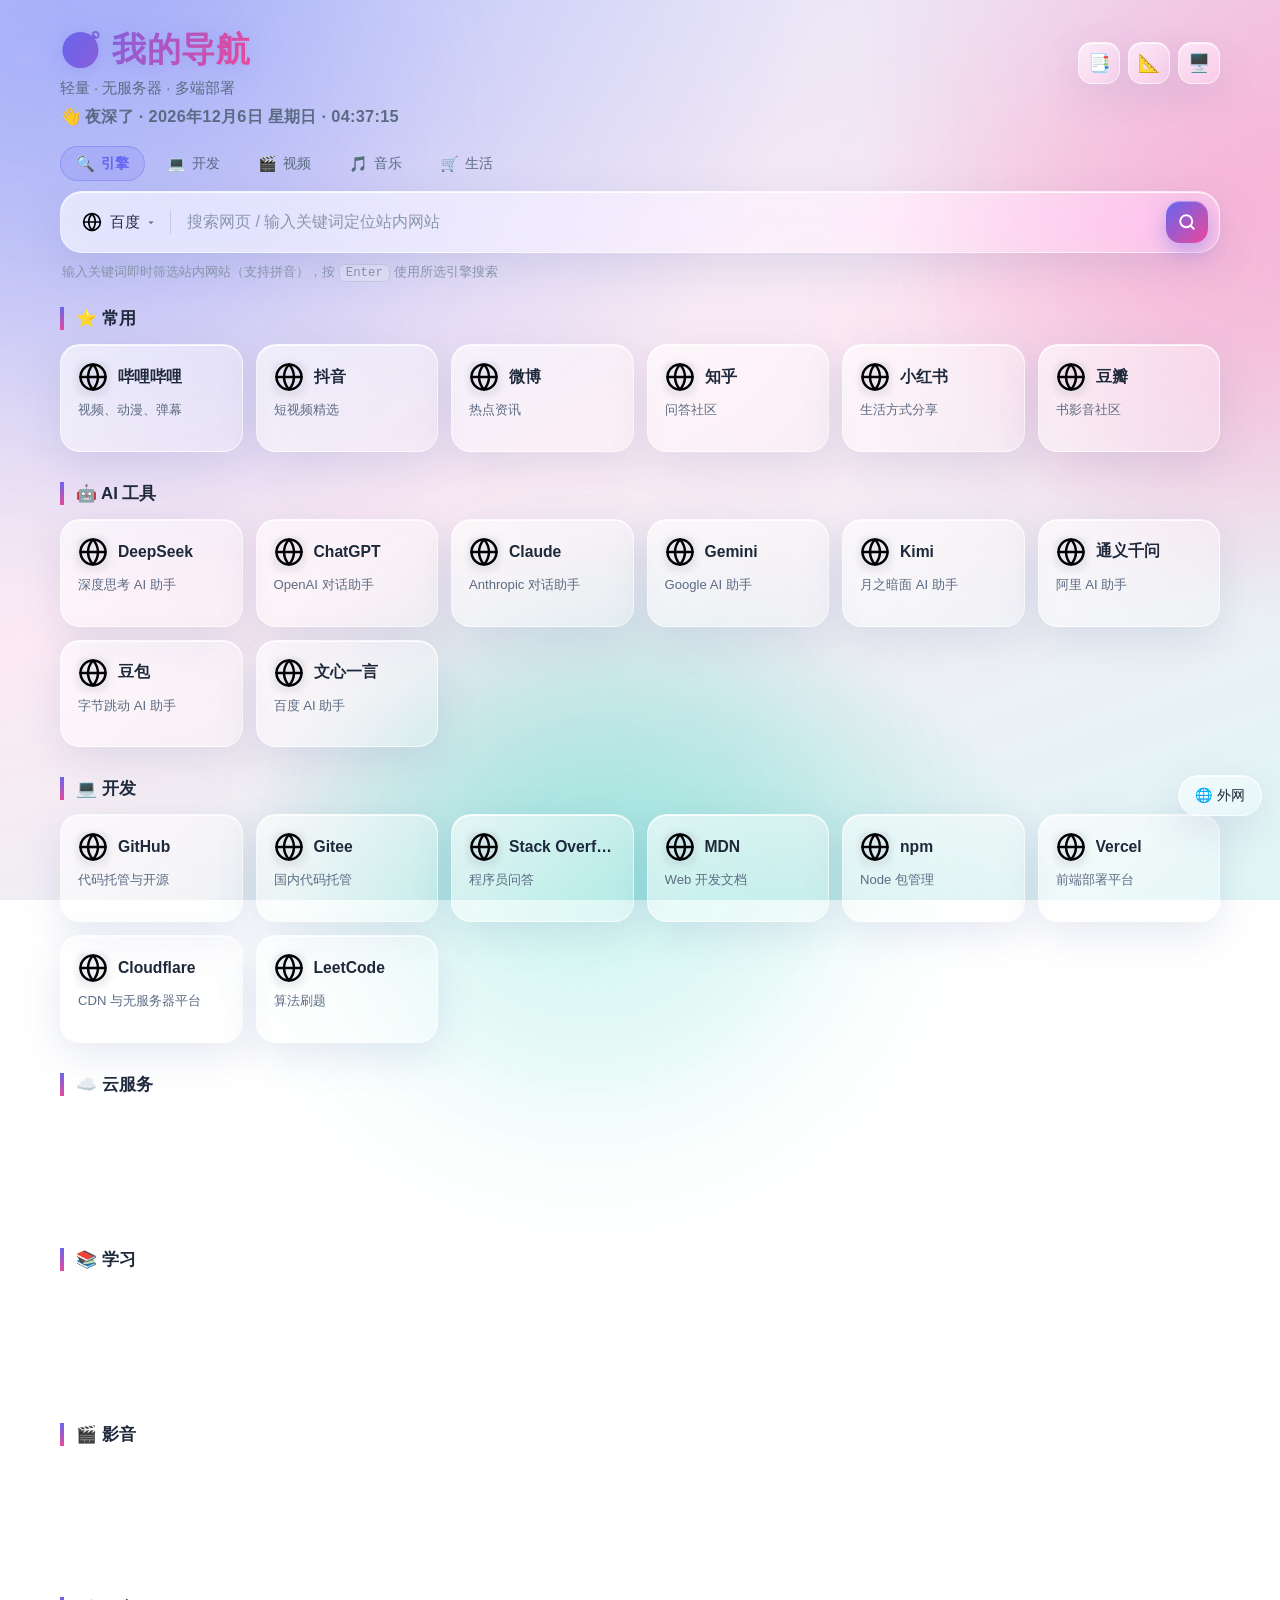
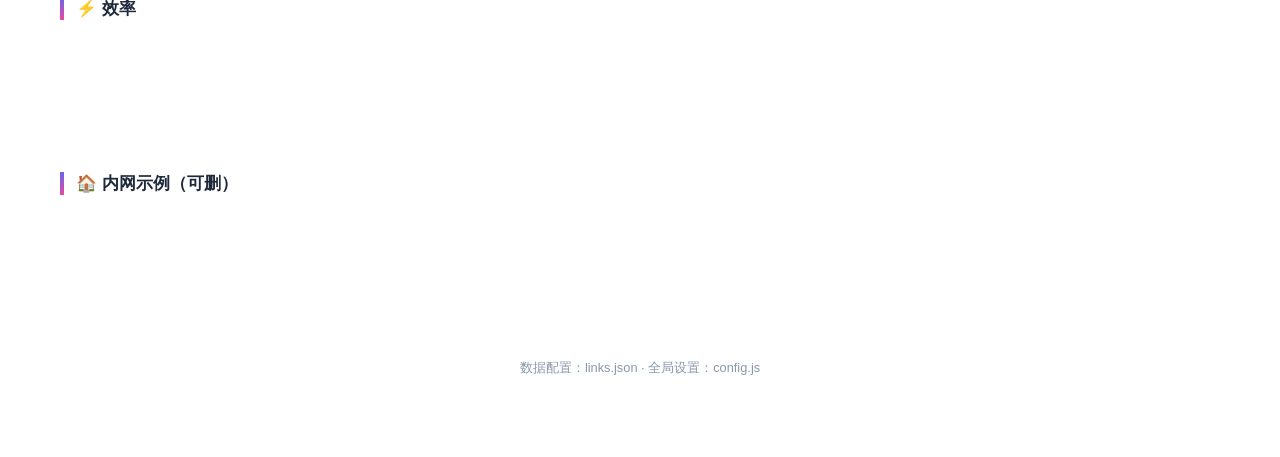
==== commit bf3d0674: "fix: 修复 hidden 弹窗误显示；UI 升级为液态玻璃效果" ====
--- a/index.html
+++ b/index.html
@@ -12,6 +12,9 @@
 </head>
 <body>
   <div id="bgLayer" aria-hidden="true"></div>
+  <div class="blob blob-a" aria-hidden="true"></div>
+  <div class="blob blob-b" aria-hidden="true"></div>
+  <div class="blob blob-c" aria-hidden="true"></div>
 
   <div class="container">
     <!-- 头部 -->
--- a/style.css
+++ b/style.css
@@ -1,49 +1,58 @@
 /* =========================================================
- *  导航页样式（纯 CSS，无框架）
- *  主题变量通过 html[data-theme] 切换
+ *  导航页样式 —— 液态玻璃（Liquid Glass）主题
+ *  纯 CSS，无框架；主题变量通过 html[data-theme] 切换
  * ========================================================= */
 
 :root {
-  --bg-0: #eef2ff;
-  --bg-1: #fdf2f8;
-  --bg-2: #ecfeff;
-  --surface: rgba(255, 255, 255, 0.72);
-  --surface-solid: #ffffff;
-  --surface-hover: rgba(255, 255, 255, 0.94);
+  --bg-0: #dfe6fb;
+  --bg-1: #fbe9f3;
+  --bg-2: #dff6f5;
+  --glass-hi: rgba(255, 255, 255, 0.62);
+  --glass-lo: rgba(255, 255, 255, 0.22);
+  --glass-border: rgba(255, 255, 255, 0.6);
+  --glass-inner-hi: rgba(255, 255, 255, 0.85);
+  --surface: rgba(255, 255, 255, 0.5);
+  --surface-solid: rgba(255, 255, 255, 0.82);
+  --surface-hover: rgba(255, 255, 255, 0.68);
   --text: #1e293b;
-  --text-secondary: #64748b;
-  --text-faint: #94a3b8;
-  --border: rgba(148, 163, 184, 0.3);
-  --shadow: 0 10px 30px rgba(30, 41, 59, 0.08);
-  --shadow-hover: 0 22px 44px rgba(79, 70, 229, 0.18);
+  --text-secondary: #5b6b83;
+  --text-faint: #8a97ab;
+  --border: rgba(148, 163, 184, 0.35);
+  --shadow: 0 12px 40px rgba(80, 96, 160, 0.14);
+  --shadow-hover: 0 24px 56px rgba(80, 96, 160, 0.24);
   --accent: #6366f1;
   --accent-2: #ec4899;
-  --accent-soft: rgba(99, 102, 241, 0.12);
+  --accent-soft: rgba(99, 102, 241, 0.14);
   --danger: #ef4444;
-  --radius: 18px;
-  --radius-sm: 10px;
+  --radius: 20px;
+  --radius-sm: 12px;
   --max-w: 1200px;
 }
 
 html[data-theme="dark"] {
-  --bg-0: #0b1020;
-  --bg-1: #131a30;
-  --bg-2: #0a1a20;
-  --surface: rgba(23, 30, 54, 0.66);
-  --surface-solid: #161d33;
-  --surface-hover: rgba(32, 41, 70, 0.92);
-  --text: #e2e8f0;
-  --text-secondary: #94a3b8;
+  --bg-0: #0a0f24;
+  --bg-1: #161b38;
+  --bg-2: #0b2030;
+  --glass-hi: rgba(45, 56, 105, 0.55);
+  --glass-lo: rgba(19, 25, 50, 0.32);
+  --glass-border: rgba(148, 163, 184, 0.22);
+  --glass-inner-hi: rgba(255, 255, 255, 0.12);
+  --surface: rgba(26, 33, 64, 0.5);
+  --surface-solid: rgba(22, 29, 56, 0.82);
+  --surface-hover: rgba(38, 47, 88, 0.68);
+  --text: #e5eaf5;
+  --text-secondary: #9aa8c4;
   --text-faint: #64748b;
-  --border: rgba(148, 163, 184, 0.18);
-  --shadow: 0 10px 30px rgba(0, 0, 0, 0.35);
-  --shadow-hover: 0 22px 48px rgba(99, 102, 241, 0.25);
+  --border: rgba(148, 163, 184, 0.2);
+  --shadow: 0 12px 40px rgba(0, 0, 0, 0.38);
+  --shadow-hover: 0 24px 58px rgba(0, 0, 0, 0.55);
   --accent: #818cf8;
   --accent-2: #f472b6;
-  --accent-soft: rgba(129, 140, 248, 0.16);
+  --accent-soft: rgba(129, 140, 248, 0.18);
 }
 
 * { box-sizing: border-box; }
+[hidden] { display: none !important; }
 html { -webkit-text-size-adjust: 100%; scroll-behavior: smooth; }
 body {
   margin: 0;
@@ -51,34 +60,75 @@
   font-family: -apple-system, BlinkMacSystemFont, "Segoe UI", "PingFang SC",
     "Hiragino Sans GB", "Microsoft YaHei", "Noto Sans CJK SC", sans-serif;
   color: var(--text);
-  background: linear-gradient(160deg, var(--bg-0), var(--bg-1) 45%, var(--bg-2));
+  background: linear-gradient(160deg, var(--bg-0), var(--bg-1) 48%, var(--bg-2));
   background-attachment: fixed;
+  overflow-x: hidden;
   transition: color 0.25s ease;
 }
-::selection { background: rgba(99, 102, 241, 0.25); }
-
-/* ---------- 背景层 ---------- */
+::selection { background: rgba(99, 102, 241, 0.28); }
+
+/* ---------- 背景层与液态光斑 ---------- */
 #bgLayer {
   position: fixed;
   inset: 0;
-  z-index: -1;
+  z-index: -3;
   background-size: cover;
   background-position: center;
-  opacity: 0.35;
+  opacity: 0.3;
   transition: opacity 0.4s ease;
 }
 #bgLayer.gradient {
   background-image:
-    radial-gradient(60rem 60rem at 12% -10%, rgba(129, 140, 248, 0.38), transparent 60%),
-    radial-gradient(50rem 50rem at 110% 10%, rgba(244, 114, 182, 0.3), transparent 60%),
-    radial-gradient(40rem 40rem at 50% 120%, rgba(45, 212, 191, 0.26), transparent 60%);
+    radial-gradient(70rem 70rem at 10% -10%, rgba(129, 140, 248, 0.5), transparent 62%),
+    radial-gradient(60rem 60rem at 112% 8%, rgba(244, 114, 182, 0.42), transparent 60%),
+    radial-gradient(50rem 50rem at 50% 120%, rgba(45, 212, 191, 0.38), transparent 60%);
   opacity: 1;
 }
 html[data-theme="dark"] #bgLayer.gradient {
   background-image:
-    radial-gradient(60rem 60rem at 12% -10%, rgba(99, 102, 241, 0.3), transparent 60%),
-    radial-gradient(50rem 50rem at 110% 10%, rgba(190, 24, 93, 0.24), transparent 60%),
-    radial-gradient(40rem 40rem at 50% 120%, rgba(13, 148, 136, 0.2), transparent 60%);
+    radial-gradient(70rem 70rem at 10% -10%, rgba(99, 102, 241, 0.4), transparent 62%),
+    radial-gradient(60rem 60rem at 112% 8%, rgba(190, 24, 93, 0.34), transparent 60%),
+    radial-gradient(50rem 50rem at 50% 120%, rgba(13, 148, 136, 0.3), transparent 60%);
+}
+
+.blob {
+  position: fixed;
+  z-index: -2;
+  border-radius: 50%;
+  filter: blur(70px);
+  opacity: 0.55;
+  pointer-events: none;
+  will-change: transform;
+}
+.blob-a {
+  width: 42vw;
+  height: 42vw;
+  left: -12vw;
+  top: -10vw;
+  background: radial-gradient(circle at 30% 30%, rgba(129, 140, 248, 0.65), rgba(129, 140, 248, 0));
+  animation: blobFloat 26s ease-in-out infinite alternate;
+}
+.blob-b {
+  width: 38vw;
+  height: 38vw;
+  right: -10vw;
+  top: 6vh;
+  background: radial-gradient(circle at 60% 40%, rgba(244, 114, 182, 0.55), rgba(244, 114, 182, 0));
+  animation: blobFloat 32s ease-in-out infinite alternate-reverse;
+}
+.blob-c {
+  width: 44vw;
+  height: 44vw;
+  left: 24vw;
+  bottom: -18vw;
+  background: radial-gradient(circle at 50% 50%, rgba(45, 212, 191, 0.5), rgba(45, 212, 191, 0));
+  animation: blobFloat 38s ease-in-out infinite alternate;
+}
+html[data-theme="dark"] .blob { opacity: 0.35; }
+@keyframes blobFloat {
+  0% { transform: translate(0, 0) scale(1); }
+  50% { transform: translate(6vw, 4vh) scale(1.12); }
+  100% { transform: translate(-4vw, 8vh) scale(0.95); }
 }
 
 /* ---------- 布局容器 ---------- */
@@ -86,6 +136,13 @@
   max-width: var(--max-w);
   margin: 0 auto;
   padding: 28px 20px 80px;
+}
+
+/* ---------- 液态玻璃通用面板 ---------- */
+.liquid, .header-actions .icon-btn, .search-box, .engine-list, .card,
+.category-tab-item, .float-btn, .modal {
+  backdrop-filter: blur(22px) saturate(175%);
+  -webkit-backdrop-filter: blur(22px) saturate(175%);
 }
 
 /* ---------- 头部 ---------- */
@@ -105,6 +162,7 @@
   -webkit-background-clip: text;
   background-clip: text;
   color: transparent;
+  filter: drop-shadow(0 2px 10px rgba(99, 102, 241, 0.25));
 }
 .header-text p {
   margin: 6px 0 0;
@@ -115,23 +173,21 @@
 .icon-btn {
   width: 42px;
   height: 42px;
-  border: 1px solid var(--border);
-  border-radius: 13px;
-  background: var(--surface);
+  border: 1px solid var(--glass-border);
+  border-radius: 14px;
+  background: linear-gradient(135deg, var(--glass-hi), var(--glass-lo));
   color: var(--text);
   font-size: 18px;
   cursor: pointer;
   display: inline-flex;
   align-items: center;
   justify-content: center;
-  backdrop-filter: blur(14px);
-  -webkit-backdrop-filter: blur(14px);
-  transition: transform 0.15s ease, background 0.2s ease, box-shadow 0.2s ease;
+  box-shadow: var(--shadow), inset 0 1px 0 var(--glass-inner-hi);
+  transition: transform 0.18s ease, box-shadow 0.2s ease;
 }
 .icon-btn:hover {
-  background: var(--surface-hover);
   transform: translateY(-2px);
-  box-shadow: var(--shadow);
+  box-shadow: var(--shadow-hover), inset 0 1px 0 var(--glass-inner-hi);
 }
 
 /* ---------- 问候语 ---------- */
@@ -169,7 +225,7 @@
 .search-tab.active {
   color: var(--accent);
   background: var(--accent-soft);
-  border-color: rgba(99, 102, 241, 0.32);
+  border-color: rgba(99, 102, 241, 0.35);
   font-weight: 600;
 }
 .tab-icon { font-size: 15px; }
@@ -177,18 +233,16 @@
 .search-box {
   display: flex;
   align-items: center;
-  background: var(--surface);
-  border: 1px solid var(--border);
-  border-radius: 20px;
+  background: linear-gradient(135deg, var(--glass-hi), var(--glass-lo));
+  border: 1px solid var(--glass-border);
+  border-radius: 22px;
   padding: 9px 11px;
-  box-shadow: var(--shadow);
-  backdrop-filter: blur(18px);
-  -webkit-backdrop-filter: blur(18px);
+  box-shadow: var(--shadow), inset 0 1px 0 var(--glass-inner-hi);
   transition: box-shadow 0.2s ease, border-color 0.2s ease, transform 0.2s ease;
 }
 .search-box:focus-within {
-  border-color: var(--accent);
-  box-shadow: 0 0 0 5px var(--accent-soft), var(--shadow);
+  border-color: rgba(99, 102, 241, 0.55);
+  box-shadow: 0 0 0 5px var(--accent-soft), var(--shadow), inset 0 1px 0 var(--glass-inner-hi);
   transform: translateY(-1px);
 }
 .engine-trigger {
@@ -205,11 +259,7 @@
   flex-shrink: 0;
 }
 .engine-trigger:hover { background: var(--accent-soft); }
-.engine-trigger img {
-  width: 20px;
-  height: 20px;
-  border-radius: 5px;
-}
+.engine-trigger img { width: 20px; height: 20px; border-radius: 5px; }
 .engine-arrow {
   font-size: 12px;
   color: var(--text-secondary);
@@ -251,19 +301,20 @@
   color: #fff;
   width: 42px;
   height: 42px;
-  border-radius: 13px;
+  border-radius: 14px;
   cursor: pointer;
   flex-shrink: 0;
   display: inline-flex;
   align-items: center;
   justify-content: center;
   margin-left: 6px;
+  box-shadow: 0 8px 20px rgba(99, 102, 241, 0.4), inset 0 1px 0 rgba(255, 255, 255, 0.35);
   transition: filter 0.15s ease, transform 0.15s ease, box-shadow 0.2s ease;
 }
 .search-submit-btn:hover {
   filter: brightness(1.08);
   transform: translateY(-1px);
-  box-shadow: 0 8px 18px rgba(99, 102, 241, 0.35);
+  box-shadow: 0 12px 26px rgba(99, 102, 241, 0.5), inset 0 1px 0 rgba(255, 255, 255, 0.35);
 }
 
 /* 内联引擎面板 */
@@ -273,12 +324,10 @@
   gap: 8px;
   margin-top: 10px;
   padding: 12px;
-  background: var(--surface);
-  border: 1px solid var(--border);
-  border-radius: 16px;
-  box-shadow: var(--shadow);
-  backdrop-filter: blur(18px);
-  -webkit-backdrop-filter: blur(18px);
+  background: linear-gradient(135deg, var(--glass-hi), var(--glass-lo));
+  border: 1px solid var(--glass-border);
+  border-radius: 18px;
+  box-shadow: var(--shadow), inset 0 1px 0 var(--glass-inner-hi);
   animation: fadeUp 0.25s both;
 }
 .engine-btn {
@@ -288,12 +337,13 @@
   padding: 8px 14px;
   border-radius: 11px;
   border: 1px solid var(--border);
-  background: var(--surface-solid);
+  background: rgba(255, 255, 255, 0.28);
   color: var(--text);
   cursor: pointer;
   font-size: 0.9rem;
   transition: all 0.15s ease;
 }
+html[data-theme="dark"] .engine-btn { background: rgba(255, 255, 255, 0.05); }
 .engine-btn:hover { border-color: var(--accent); background: var(--surface-hover); transform: translateY(-1px); }
 .engine-btn.active {
   border-color: var(--accent);
@@ -312,7 +362,7 @@
   padding: 1px 6px;
   border: 1px solid var(--border);
   border-radius: 6px;
-  background: var(--surface);
+  background: rgba(255, 255, 255, 0.25);
   font-size: 0.78rem;
 }
 
@@ -327,22 +377,23 @@
 }
 .category-tab-item {
   flex-shrink: 0;
-  border: 1px solid var(--border);
+  border: 1px solid var(--glass-border);
   border-radius: 999px;
   padding: 8px 18px;
-  background: var(--surface);
+  background: linear-gradient(135deg, var(--glass-hi), var(--glass-lo));
   color: var(--text-secondary);
   cursor: pointer;
   font-size: 0.9rem;
+  box-shadow: var(--shadow), inset 0 1px 0 var(--glass-inner-hi);
   transition: all 0.15s ease;
 }
-.category-tab-item:hover { color: var(--text); background: var(--surface-hover); transform: translateY(-1px); }
+.category-tab-item:hover { color: var(--text); transform: translateY(-1px); }
 .category-tab-item.active {
   background: linear-gradient(135deg, var(--accent), var(--accent-2));
   border-color: transparent;
   color: #fff;
   font-weight: 600;
-  box-shadow: 0 8px 18px rgba(99, 102, 241, 0.3);
+  box-shadow: 0 10px 22px rgba(99, 102, 241, 0.35), inset 0 1px 0 rgba(255, 255, 255, 0.3);
 }
 
 /* ---------- 站点分区 ---------- */
@@ -353,7 +404,8 @@
   font-weight: 700;
   color: var(--text);
   padding-left: 12px;
-  border-left: 4px solid var(--accent);
+  border-left: 4px solid transparent;
+  border-image: linear-gradient(180deg, var(--accent), var(--accent-2)) 1;
   display: flex;
   align-items: center;
   gap: 10px;
@@ -365,14 +417,15 @@
 }
 .mini-btn {
   border: 1px solid var(--border);
-  background: var(--surface);
-  color: var(--text-secondary);
-  border-radius: 8px;
+  background: rgba(255, 255, 255, 0.28);
+  color: var(--text-secondary);
+  border-radius: 9px;
   padding: 4px 9px;
   font-size: 0.75rem;
   cursor: pointer;
   transition: all 0.15s ease;
 }
+html[data-theme="dark"] .mini-btn { background: rgba(255, 255, 255, 0.05); }
 .mini-btn:hover { color: var(--accent); border-color: var(--accent); }
 .mini-btn.danger:hover { color: var(--danger); border-color: var(--danger); }
 
@@ -382,20 +435,19 @@
   gap: 13px;
 }
 
+/* 液态玻璃卡片 */
 .card {
   position: relative;
   display: flex;
   flex-direction: column;
   padding: 17px;
   border-radius: var(--radius);
-  border: 1px solid var(--border);
-  background: var(--surface);
+  border: 1px solid var(--glass-border);
+  background: linear-gradient(135deg, var(--glass-hi), var(--glass-lo));
   text-decoration: none;
   color: var(--text);
-  backdrop-filter: blur(14px);
-  -webkit-backdrop-filter: blur(14px);
-  box-shadow: var(--shadow);
-  transition: transform 0.18s ease, box-shadow 0.18s ease, border-color 0.18s ease;
+  box-shadow: var(--shadow), inset 0 1px 0 var(--glass-inner-hi);
+  transition: transform 0.2s ease, box-shadow 0.2s ease, border-color 0.2s ease;
   overflow: hidden;
   animation: fadeUp 0.5s both;
 }
@@ -404,8 +456,8 @@
   position: absolute;
   inset: 0;
   border-radius: inherit;
-  padding: 1px;
-  background: linear-gradient(135deg, rgba(99, 102, 241, 0.5), rgba(236, 72, 153, 0.4));
+  padding: 1.5px;
+  background: linear-gradient(135deg, rgba(129, 140, 248, 0.75), rgba(244, 114, 182, 0.55), rgba(45, 212, 191, 0.4));
   -webkit-mask: linear-gradient(#fff 0 0) content-box, linear-gradient(#fff 0 0);
   -webkit-mask-composite: xor;
   mask-composite: exclude;
@@ -413,13 +465,26 @@
   transition: opacity 0.2s ease;
   pointer-events: none;
 }
+.card::after {
+  content: "";
+  position: absolute;
+  top: -40%;
+  left: -30%;
+  width: 70%;
+  height: 140%;
+  background: linear-gradient(105deg, transparent, rgba(255, 255, 255, 0.35), transparent);
+  transform: rotate(20deg);
+  opacity: 0;
+  transition: opacity 0.25s ease;
+  pointer-events: none;
+}
 .card:hover {
-  transform: translateY(-5px);
+  transform: translateY(-6px) scale(1.015);
   border-color: transparent;
-  background: var(--surface-hover);
-  box-shadow: var(--shadow-hover);
+  box-shadow: var(--shadow-hover), inset 0 1px 0 var(--glass-inner-hi);
 }
 .card:hover::before { opacity: 1; }
+.card:hover::after { opacity: 0.6; }
 .card-top {
   display: flex;
   align-items: center;
@@ -431,9 +496,9 @@
   height: 30px;
   border-radius: 8px;
   flex-shrink: 0;
-  background: rgba(148, 163, 184, 0.14);
+  background: rgba(148, 163, 184, 0.16);
   object-fit: contain;
-  box-shadow: 0 2px 6px rgba(0, 0, 0, 0.08);
+  box-shadow: 0 2px 8px rgba(0, 0, 0, 0.1);
 }
 .card .title {
   font-size: 0.98rem;
@@ -507,7 +572,7 @@
   grid-template-columns: repeat(auto-fill, minmax(145px, 1fr));
   gap: 9px;
 }
-body.density-compact .card { padding: 11px 13px; border-radius: 13px; }
+body.density-compact .card { padding: 11px 13px; border-radius: 14px; }
 body.density-compact .card .desc { display: none; }
 body.density-compact .favicon { width: 22px; height: 22px; }
 body.density-compact .card .title { font-size: 0.88rem; }
@@ -537,22 +602,25 @@
   position: fixed;
   right: 18px;
   z-index: 50;
-  border: 1px solid var(--border);
+  border: 1px solid var(--glass-border);
   border-radius: 999px;
   padding: 10px 16px;
-  background: var(--surface-solid);
-  color: var(--text);
-  cursor: pointer;
-  box-shadow: var(--shadow);
-  backdrop-filter: blur(14px);
-  -webkit-backdrop-filter: blur(14px);
+  background: linear-gradient(135deg, var(--glass-hi), var(--glass-lo));
+  color: var(--text);
+  cursor: pointer;
+  box-shadow: var(--shadow), inset 0 1px 0 var(--glass-inner-hi);
   font-size: 0.88rem;
-  transition: transform 0.15s ease, background 0.2s ease, border-color 0.2s ease;
-}
-.float-btn:hover { transform: translateY(-2px); background: var(--surface-hover); }
+  transition: transform 0.15s ease, box-shadow 0.2s ease;
+}
+.float-btn:hover { transform: translateY(-2px); box-shadow: var(--shadow-hover), inset 0 1px 0 var(--glass-inner-hi); }
 .login-btn { bottom: 140px; }
 .edit-btn { bottom: 196px; }
-.edit-btn.active { color: #fff; background: linear-gradient(135deg, var(--accent), var(--accent-2)); border-color: transparent; }
+.edit-btn.active {
+  color: #fff;
+  background: linear-gradient(135deg, var(--accent), var(--accent-2));
+  border-color: transparent;
+  box-shadow: 0 10px 24px rgba(99, 102, 241, 0.4), inset 0 1px 0 rgba(255, 255, 255, 0.3);
+}
 .net-toggle-btn { bottom: 84px; }
 .net-toggle-btn.active { color: var(--accent); border-color: var(--accent); }
 .back-top-btn { bottom: 28px; width: 44px; padding: 10px 0; font-size: 16px; }
@@ -561,9 +629,9 @@
 .modal-mask {
   position: fixed;
   inset: 0;
-  background: rgba(15, 23, 42, 0.5);
-  backdrop-filter: blur(4px);
-  -webkit-backdrop-filter: blur(4px);
+  background: rgba(15, 23, 42, 0.42);
+  backdrop-filter: blur(8px) saturate(140%);
+  -webkit-backdrop-filter: blur(8px) saturate(140%);
   display: flex;
   align-items: center;
   justify-content: center;
@@ -571,16 +639,16 @@
   padding: 16px;
 }
 .modal {
-  background: var(--surface-solid);
-  border: 1px solid var(--border);
-  border-radius: 20px;
-  padding: 24px;
+  background: linear-gradient(135deg, var(--glass-hi), var(--glass-lo));
+  border: 1px solid var(--glass-border);
+  border-radius: 24px;
+  padding: 26px;
   width: 100%;
   max-width: 460px;
   max-height: 90vh;
   overflow: auto;
-  box-shadow: 0 24px 70px rgba(0, 0, 0, 0.35);
-  animation: modalIn 0.22s ease both;
+  box-shadow: 0 30px 80px rgba(0, 0, 0, 0.4), inset 0 1px 0 var(--glass-inner-hi);
+  animation: modalIn 0.25s ease both;
 }
 .modal h3 { margin: 0 0 6px; font-size: 1.15rem; }
 .modal-sub { margin: 0 0 16px; color: var(--text-secondary); font-size: 0.85rem; line-height: 1.5; }
@@ -594,14 +662,15 @@
 .field input {
   width: 100%;
   padding: 11px 13px;
-  border: 1px solid var(--border);
-  border-radius: 11px;
+  border: 1px solid var(--glass-border);
+  border-radius: 13px;
   font-size: 0.95rem;
   font-family: inherit;
-  background: var(--surface);
+  background: rgba(255, 255, 255, 0.32);
   color: var(--text);
   transition: border-color 0.15s ease, box-shadow 0.15s ease;
 }
+html[data-theme="dark"] .field input { background: rgba(255, 255, 255, 0.06); }
 .field input:focus {
   outline: none;
   border-color: var(--accent);
@@ -615,30 +684,32 @@
   margin-top: 18px;
 }
 .modal-actions button {
-  border: 1px solid var(--border);
-  background: var(--surface);
-  color: var(--text-secondary);
-  border-radius: 11px;
+  border: 1px solid var(--glass-border);
+  background: rgba(255, 255, 255, 0.28);
+  color: var(--text-secondary);
+  border-radius: 12px;
   padding: 10px 16px;
   cursor: pointer;
   font-size: 0.88rem;
   transition: all 0.15s ease;
 }
+html[data-theme="dark"] .modal-actions button { background: rgba(255, 255, 255, 0.06); }
 .modal-actions button:hover { color: var(--text); border-color: var(--accent); }
 .primary-btn {
   border: none !important;
   background: linear-gradient(135deg, var(--accent), var(--accent-2)) !important;
   color: #fff !important;
   font-weight: 600;
+  box-shadow: 0 8px 20px rgba(99, 102, 241, 0.4);
 }
 .primary-btn:hover { filter: brightness(1.07); color: #fff !important; }
 .alert {
   padding: 10px 14px;
-  border-radius: 10px;
+  border-radius: 11px;
   font-size: 0.85rem;
   margin-bottom: 12px;
 }
-.alert.err { background: rgba(239, 68, 68, 0.12); color: #dc2626; }
+.alert.err { background: rgba(239, 68, 68, 0.14); color: #dc2626; }
 html[data-theme="dark"] .alert.err { color: #fca5a5; }
 
 /* ---------- Toast ---------- */
@@ -650,7 +721,7 @@
   background: rgba(15, 23, 42, 0.9);
   color: #f1f5f9;
   padding: 11px 18px;
-  border-radius: 12px;
+  border-radius: 14px;
   font-size: 0.88rem;
   z-index: 200;
   opacity: 0;
@@ -663,11 +734,11 @@
 
 /* ---------- 动画 ---------- */
 @keyframes fadeUp {
-  from { opacity: 0; transform: translateY(12px); }
+  from { opacity: 0; transform: translateY(14px); }
   to { opacity: 1; transform: translateY(0); }
 }
 @keyframes modalIn {
-  from { opacity: 0; transform: scale(0.96) translateY(8px); }
+  from { opacity: 0; transform: scale(0.95) translateY(10px); }
   to { opacity: 1; transform: scale(1) translateY(0); }
 }
 
@@ -676,11 +747,13 @@
   .container { padding: 18px 12px 76px; }
   .header-actions { margin-left: auto; }
   .engine-trigger .engine-name { max-width: 72px; overflow: hidden; text-overflow: ellipsis; white-space: nowrap; }
-  .search-box { border-radius: 16px; padding: 7px 9px; }
+  .search-box { border-radius: 18px; padding: 7px 9px; }
   .link-container { grid-template-columns: repeat(auto-fill, minmax(152px, 1fr)); gap: 10px; }
   .float-btn { right: 12px; }
   .login-btn { bottom: 132px; }
   .edit-btn { bottom: 186px; }
+  .blob-a { width: 60vw; height: 60vw; }
+  .blob-b { width: 56vw; height: 56vw; }
 }
 @media (max-width: 380px) {
   .link-container { grid-template-columns: repeat(auto-fill, minmax(132px, 1fr)); }
